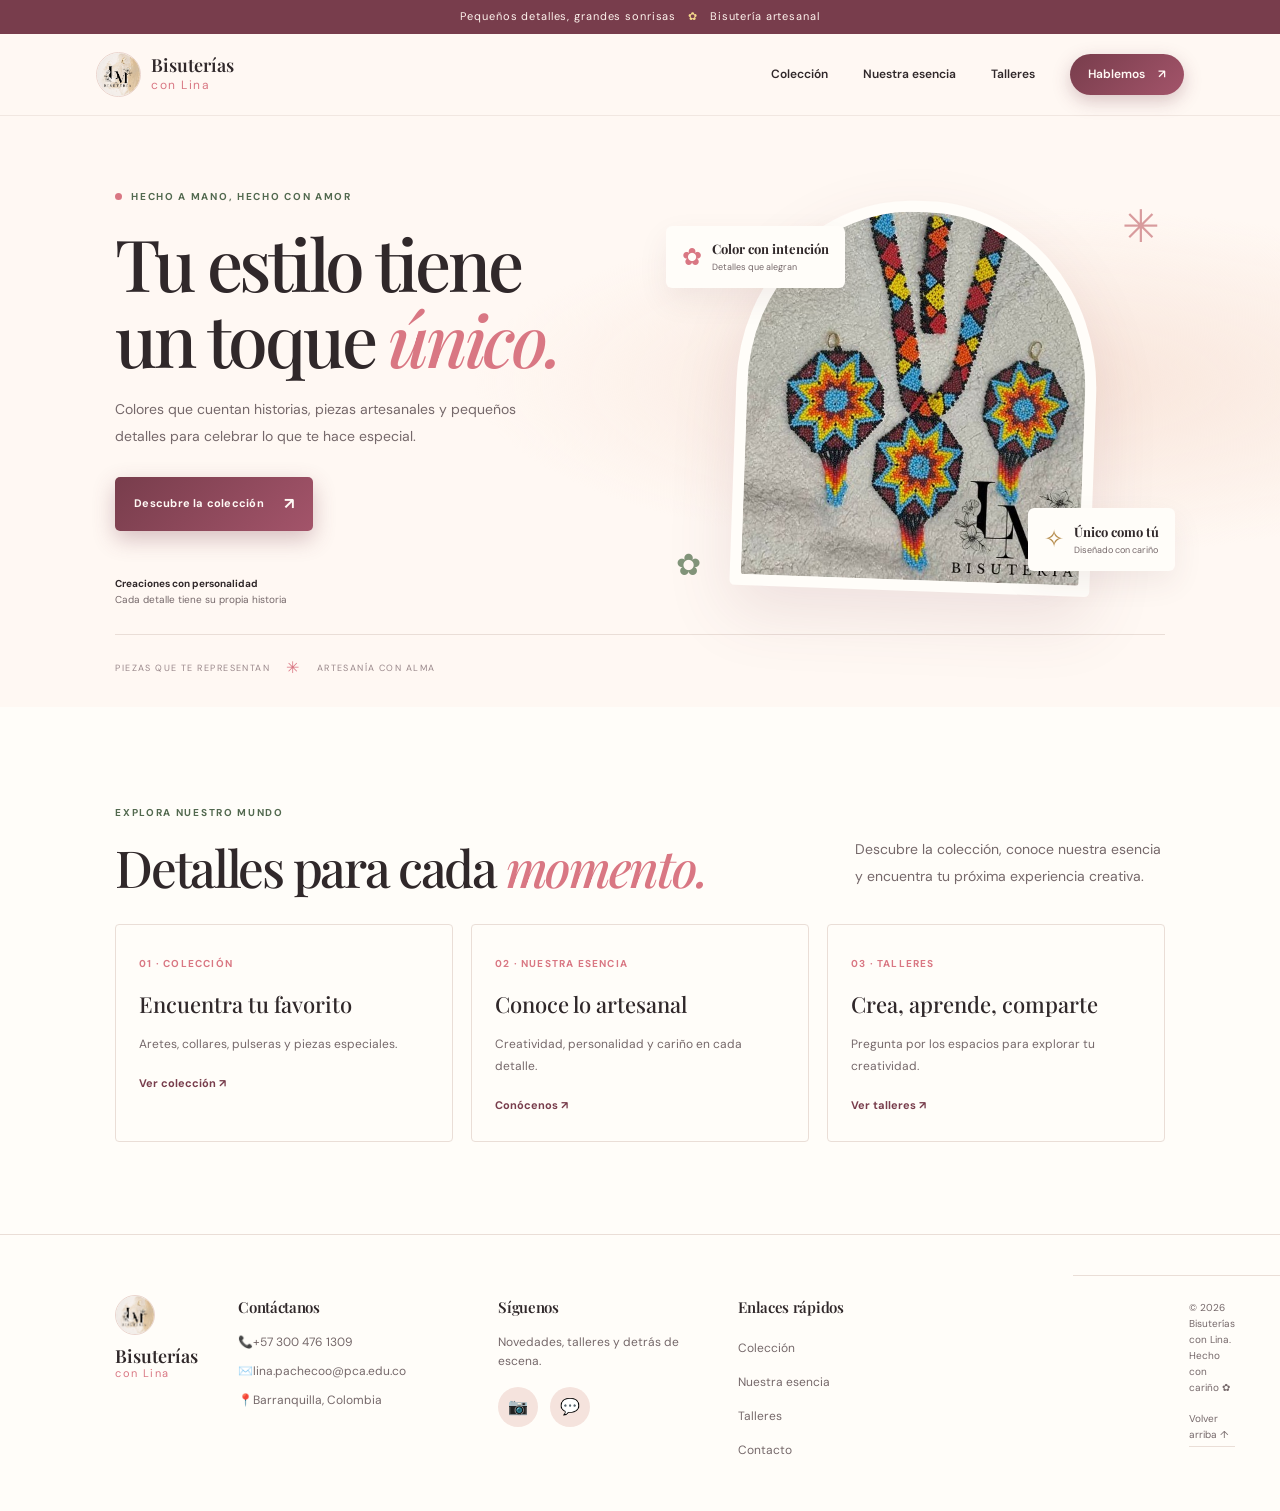
==== index.html @ cf21b394 "Commit inicial limpio" ====
<!DOCTYPE html>
<html lang="es">
<head>
  <meta charset="UTF-8">
  <meta name="viewport" content="width=device-width, initial-scale=1.0">
  <meta name="theme-color" content="#fff8f3">
  <meta name="description" content="Bisutería artesanal llena de color, detalles únicos y piezas hechas con cariño.">
  <title>Inicio | Bisuterías con Lina</title>
  <link rel="icon" href="/assets/img/mainicon.jpg" type="image/jpeg">
  <link rel="preconnect" href="https://fonts.googleapis.com">
  <link rel="preconnect" href="https://fonts.gstatic.com" crossorigin>
  <link href="https://fonts.googleapis.com/css2?family=DM+Sans:wght@400;500;600;700&family=Playfair+Display:wght@500;600;700&display=swap" rel="stylesheet">
  <link rel="stylesheet" href="/assets/css/styles.css">
  <script src="/assets/js/script.js" defer></script>
</head>
<body id="top">
  <div class="announcement">Pequeños detalles, grandes sonrisas <span>✿</span> Bisutería artesanal</div>
  <header class="site-header">
    <a class="brand" href="/" aria-label="Bisuterías con Lina, inicio">
      <img src="/assets/img/mainicon.jpg" alt="Logo de Bisuterías con Lina">
      <span><strong>Bisuterías</strong><em>con Lina</em></span>
    </a>
    <button class="menu-toggle" aria-label="Abrir menú" aria-expanded="false">☰</button>
    <nav class="navigation" aria-label="Navegación principal">
      <a href="/coleccion/">Colección</a>
      <a href="/esencia/">Nuestra esencia</a>
      <a href="/talleres/">Talleres</a>
      <a class="nav-cta" href="/contacto/">Hablemos <span>↗</span></a>
    </nav>
  </header>
  <main>
    <section class="hero" id="inicio">
      <div class="hero-copy">
        <span class="eyebrow"><i></i> Hecho a mano, hecho con amor</span>
        <h1>Tu estilo tiene<br>un toque <span>único.</span></h1>
        <p>Colores que cuentan historias, piezas artesanales y pequeños detalles para celebrar lo que te hace especial.</p>
        <div class="hero-actions">
          <a class="button button-primary" href="/coleccion/">Descubre la colección <span>↗</span></a>
        </div>
        <div class="hero-note">
          <span><strong>Creaciones con personalidad</strong><small>Cada detalle tiene su propia historia</small></span>
        </div>
      </div>
      <div class="hero-art">
        <div class="hero-image-frame"><img id="hero-img" class="hero-image" src="/assets/img/624184889_18097410943907845_51214420313893780_n.jpg" alt="Collar y aretes artesanales de colores vivos"></div>
        <div class="floating-note note-top"><span>✿</span><div><strong>Color con intención</strong><small>Detalles que alegran</small></div></div>
        <div class="floating-note note-bottom"><span class="sparkle">✧</span><div><strong>Único como tú</strong><small>Diseñado con cariño</small></div></div>
        <span class="decor decor-one">✳</span><span class="decor decor-two">✿</span>
      </div>
      <div class="hero-bottom-label">PIEZAS QUE TE REPRESENTAN <span>✳</span> ARTESANÍA CON ALMA</div>
    </section>
    <section class="home-directory section-pad">
      <div class="section-heading">
        <div><span class="eyebrow">Explora nuestro mundo</span><h2>Detalles para cada <span>momento.</span></h2></div>
        <p>Descubre la colección, conoce nuestra esencia y encuentra tu próxima experiencia creativa.</p>
      </div>
      <div class="directory-grid">
        <a class="directory-card" href="/coleccion/"><span>01 · Colección</span><h3>Encuentra tu favorito</h3><p>Aretes, collares, pulseras y piezas especiales.</p><b>Ver colección ↗</b></a>
        <a class="directory-card" href="/esencia/"><span>02 · Nuestra esencia</span><h3>Conoce lo artesanal</h3><p>Creatividad, personalidad y cariño en cada detalle.</p><b>Conócenos ↗</b></a>
        <a class="directory-card" href="/talleres/"><span>03 · Talleres</span><h3>Crea, aprende, comparte</h3><p>Pregunta por los espacios para explorar tu creatividad.</p><b>Ver talleres ↗</b></a>
      </div>
    </section>
  </main>
  <footer class="footer">
    <div class="footer-grid">
      <div class="footer-brand">
        <img src="/assets/img/mainicon.jpg" alt="Logo de Bisuterías con Lina">
        <span><strong>Bisuterías</strong><em>con Lina</em></span>
      </div>
      <div class="footer-contact">
        <h4>Contáctanos</h4>
        <p><span class="contact-icon">📞</span><a href="tel:+573004761309">+57 300 476 1309</a></p>
        <p><span class="contact-icon">✉️</span><a href="mailto:lina.pachecoo@pca.edu.co">lina.pachecoo@pca.edu.co</a></p>
        <p><span class="contact-icon">📍</span>Barranquilla, Colombia</p>
      </div>
      <div class="footer-social">
        <h4>Síguenos</h4>
        <p>Novedades, talleres y detrás de escena.</p>
        <div class="social-links">
          <a href="https://www.instagram.com/bisuterialm17" target="_blank" rel="noopener noreferrer" aria-label="Instagram">📷</a>
          <a href="https://wa.me/573004761309" target="_blank" rel="noopener noreferrer" aria-label="WhatsApp">💬</a>
        </div>
      </div>
      <div class="footer-links">
        <h4>Enlaces rápidos</h4>
        <ul>
          <li><a href="/coleccion/">Colección</a></li>
          <li><a href="/esencia/">Nuestra esencia</a></li>
          <li><a href="/talleres/">Talleres</a></li>
          <li><a href="/contacto/">Contacto</a></li>
        </ul>
      </div>
    </div>
  <div class="footer-copy">
      <p>© 2026 Bisuterías con Lina. Hecho con cariño ✿</p>
      <a href="#top" class="back-top">Volver arriba ↑</a>
  </div>
  </footer>
</body>
</html>
---- assets/css/styles.css ----
@import url('https://fonts.googleapis.com/css2?family=DM+Sans:wght@400;500;600;700&family=Playfair+Display:wght@500;600;700&display=swap');
:root{--cream:#fff8f3;--paper:#fffdf9;--rose:#f2c7c7;--pink:#d97783;--berry:#783d4c;--sage:#dce5d2;--green:#52694f;--ink:#30282a;--muted:#75686a;--yellow:#f4d88b;--line:#eaded7;--serif:"Playfair Display",Georgia,serif;--sans:"DM Sans",Arial,sans-serif}
*{box-sizing:border-box}html{scroll-behavior:smooth;scroll-padding-top:90px}body{margin:0;background:var(--cream);color:var(--ink);font-family:var(--sans);font-size:15px;line-height:1.6}a{color:inherit;text-decoration:none}button{font:inherit}.announcement{background:var(--berry);color:#fff5ef;text-align:center;padding:8px 16px;font-size:11px;letter-spacing:.08em}.announcement span{color:var(--yellow);margin:0 8px}.site-header{height:82px;padding:0 7.5%;display:flex;align-items:center;justify-content:space-between;background:rgba(255,248,243,.94);position:sticky;top:0;z-index:20;border-bottom:1px solid rgba(234,222,215,.65);backdrop-filter:blur(12px)}.brand{display:flex;align-items:center;gap:10px}.brand img{width:45px;height:45px;object-fit:cover;border-radius:50%;border:1px solid #ead5ce}.brand span{display:flex;flex-direction:column;line-height:1.05}.brand strong{font-family:var(--serif);font-size:18px;font-weight:600}.brand em{font-size:12px;color:var(--pink);letter-spacing:.13em;font-style:normal;margin-top:4px}.navigation{display:flex;align-items:center;gap:35px;font-size:12px;font-weight:600}.navigation>a:not(.nav-cta){transition:color .2s}.navigation>a:hover{color:var(--pink)}.nav-cta{background:#f5e3dd;border-radius:30px;padding:11px 18px}.nav-cta span{margin-left:10px}.menu-toggle{display:none;background:none;border:0;font-size:24px;color:var(--berry)}
.hero{padding:65px 9% 50px;min-height:590px;display:grid;grid-template-columns:1fr 1fr;align-items:center;gap:5%;position:relative;overflow:hidden;background:radial-gradient(ellipse at 80% 45%,#f8e4d9 0,transparent 38%),var(--cream)}.hero-copy{max-width:540px;z-index:2}.eyebrow{text-transform:uppercase;letter-spacing:.17em;font-size:10px;font-weight:700;color:var(--green);display:inline-flex;align-items:center;gap:9px}.eyebrow i{display:inline-block;width:7px;height:7px;border-radius:50%;background:var(--pink)}h1,h2{font-family:var(--serif);font-weight:500;letter-spacing:-.045em;line-height:1.06;margin:17px 0 20px}h1{font-size:clamp(48px,5.6vw,76px)}h1 span,h2 span{color:var(--pink);font-style:italic} .hero-copy>p,.section-heading>p,.story-copy p,.workshop-copy p,.contact>p{color:var(--muted);max-width:440px;font-size:14px;line-height:1.9}.hero-actions{display:flex;align-items:center;gap:24px;margin-top:28px;flex-wrap:wrap}.button{display:inline-flex;align-items:center;gap:20px;border:0;border-radius:5px;padding:14px 19px;font-size:11px;font-weight:700;letter-spacing:.02em;transition:transform .2s,box-shadow .2s}.button:hover{transform:translateY(-3px);box-shadow:0 9px 22px #6b39401b}.button-primary{background:var(--berry);color:#fff9f5}.button-primary span,.button-dark span{font-size:16px}.button-dark{background:var(--green);color:white}.text-link{font-size:11px;font-weight:700;border-bottom:1px solid #d5b5ac;padding:0 0 5px}.text-link span{margin-left:7px;color:var(--pink)}.hero-note{display:flex;align-items:center;gap:12px;margin-top:45px}.mini-avatars{display:flex;padding-left:5px}.mini-avatars img{width:34px;height:34px;border-radius:50%;object-fit:cover;border:2px solid var(--cream);margin-left:-5px}.hero-note span:last-child{display:flex;flex-direction:column}.hero-note strong{font-size:10px}.hero-note small{font-size:10px;color:var(--muted)}.hero-art{height:430px;position:relative;display:flex;align-items:center;justify-content:center}.hero-image-frame{height:390px;width:min(82%,360px);padding:11px;background:#fffdf9;box-shadow:0 25px 65px #783d4c20;transform:rotate(2deg);border-radius:48% 48% 5px 5px;position:relative;z-index:1}.hero-image{height:100%;width:100%;object-fit:cover;border-radius:48% 48% 3px 3px}.floating-note{position:absolute;display:flex;align-items:center;gap:10px;background:#fffdf9;padding:12px 16px;box-shadow:0 12px 30px #57313b14;border-radius:6px;z-index:3}.floating-note>span{font-size:24px;color:var(--pink)}.floating-note div{display:flex;flex-direction:column}.floating-note strong{font-family:var(--serif);font-size:13px}.floating-note small{font-size:9px;color:var(--muted)}.note-top{top:45px;left:0}.note-bottom{bottom:40px;right:-10px}.floating-note .sparkle{color:#b58b4a}.decor{position:absolute;color:#d89b9d;font-size:45px}.decor-one{right:1%;top:10px}.decor-two{left:2%;bottom:22px;color:#82957a;font-size:30px}.hero-bottom-label{grid-column:1/-1;border-top:1px solid var(--line);padding-top:20px;font-size:9px;letter-spacing:.16em;color:#99878a;display:flex;gap:16px;align-items:center}.hero-bottom-label span{color:var(--pink);font-size:16px}
.section-pad{padding:92px 9%}.collection{background:var(--paper)}.section-heading{display:flex;justify-content:space-between;align-items:end;gap:30px}.section-heading h2,.story h2,.workshop h2,.contact h2{font-size:clamp(36px,4vw,51px);margin-bottom:0}.section-heading>p{max-width:310px;margin-bottom:5px}.filters{display:flex;gap:9px;flex-wrap:wrap;margin:35px 0 27px}.filter{border:1px solid var(--line);background:transparent;border-radius:30px;padding:9px 17px;color:var(--muted);font-size:11px;cursor:pointer;transition:.2s}.filter:hover,.filter.active{background:var(--berry);border-color:var(--berry);color:white}.product-grid{display:grid;grid-template-columns:repeat(4,minmax(0,1fr));gap:25px 17px}.product-card{min-width:0;animation:fadeUp .45s both}.product-photo{position:relative;background:#f3e9e2;aspect-ratio:4/5;overflow:hidden;border-radius:4px}.product-photo img{width:100%;height:100%;object-fit:cover;transition:transform .5s}.product-card:hover .product-photo img{transform:scale(1.045)}.product-tag{position:absolute;top:12px;left:12px;background:#fffaf3eF;padding:5px 9px;border-radius:20px;font-size:9px;color:var(--berry)}.product-info{padding:13px 2px 0}.product-info h3{font-family:var(--serif);font-size:17px;font-weight:500;margin:0 0 5px}.product-info p{font-size:11px;color:var(--muted);margin:0;line-height:1.6}.product-link{display:inline-block;font-size:10px;font-weight:700;color:var(--berry);margin-top:11px;border-bottom:1px solid #dcb9b6;padding-bottom:3px}.catalog-note{text-align:center;font-size:11px;color:var(--muted);margin:36px 0 0}.story{display:grid;grid-template-columns:1fr 1fr;gap:10%;align-items:center;background:#f4e5df}.story-image{height:430px;position:relative;padding:0 28px 25px 0}.story-image:before{content:"";position:absolute;inset:25px 0 0 28px;border:1px solid #d4a8a1}.story-image img{width:100%;height:100%;object-fit:cover;position:relative;z-index:1;border-radius:3px}.story-copy{position:relative;padding:20px 0}.story-copy p{max-width:460px}.story-copy .button{margin-top:14px}.story-doodle{display:block;color:var(--pink);font-family:var(--serif);font-style:italic;font-size:18px;transform:rotate(-7deg);margin:24px 0 0 25px}.workshop{background:var(--cream);padding-top:80px;padding-bottom:80px}.workshop-card{background:#e1e8d9;display:grid;grid-template-columns:1.1fr .9fr;align-items:center;min-height:350px;overflow:hidden;border-radius:5px}.workshop-copy{padding:45px 8%}.workshop-copy h2{font-size:clamp(34px,3.5vw,46px)}.workshop-copy p{max-width:410px}.workshop-copy .button{margin-top:13px}.workshop-card>img{width:100%;height:100%;max-height:390px;object-fit:cover}.contact{text-align:center;background:#f8e9e4;position:relative;overflow:hidden}.contact h2{margin:16px 0}.contact>p{margin:0 auto 24px;max-width:460px}.contact-flower{position:absolute;left:10%;top:22%;font-size:80px;color:#e7c6bf;transform:rotate(-18deg)}.contact:after{content:"✳";position:absolute;right:10%;bottom:10%;font-size:70px;color:#e4c7a3}.contact-button{position:relative;z-index:1}.contact-hint{display:block;color:#927e7d;font-size:10px;margin-top:14px}.contact-hint code{background:#fff5f0;padding:2px 4px;border-radius:3px}.footer{padding:25px 9%;display:flex;align-items:center;justify-content:space-between;gap:20px;background:var(--paper)}.footer-brand img{width:37px;height:37px}.footer-brand strong{font-size:15px}.footer-brand em{font-size:10px}.footer p,.back-top{font-size:10px;color:var(--muted)}.back-top{border-bottom:1px solid var(--line);padding-bottom:3px}
@keyframes fadeUp{from{opacity:0;transform:translateY(10px)}to{opacity:1;transform:translateY(0)}}@media(min-width:1400px){.hero,.section-pad{padding-left:max(9%,calc((100% - 1180px)/2));padding-right:max(9%,calc((100% - 1180px)/2))}}@media(max-width:900px){.site-header{padding:0 5%}.navigation{gap:19px}.hero{padding-left:6%;padding-right:6%;gap:2%}.hero-art{height:390px}.hero-image-frame{height:345px}.note-top{left:-12px}.note-bottom{right:-10px}.section-pad{padding:75px 6%}.product-grid{grid-template-columns:repeat(3,minmax(0,1fr))}.story{gap:7%}.story-image{height:380px}.hero-bottom-label{font-size:8px}}@media(max-width:650px){.announcement{font-size:9px}.site-header{height:70px}.brand img{width:40px;height:40px}.brand strong{font-size:16px}.menu-toggle{display:block;cursor:pointer}.navigation{display:none;position:absolute;left:0;right:0;top:70px;background:var(--cream);padding:20px 6% 24px;flex-direction:column;align-items:stretch;gap:17px;border-bottom:1px solid var(--line);box-shadow:0 15px 20px #43242b0a}.navigation.open{display:flex}.nav-cta{text-align:center}.hero{grid-template-columns:1fr;padding:48px 7% 35px;gap:12px}.hero-copy{max-width:none}.hero h1{font-size:56px}.hero-copy>p{font-size:13px}.hero-actions{gap:17px}.hero-note{margin-top:28px}.hero-art{height:355px;margin:0 5%}.hero-image-frame{width:75%;height:320px}.note-top{left:-15px;top:24px}.note-bottom{right:-17px;bottom:23px}.floating-note{padding:9px 11px}.floating-note strong{font-size:11px}.floating-note small{font-size:8px}.decor-one{right:-4%;top:0}.hero-bottom-label{gap:8px;font-size:7px;letter-spacing:.1em}.section-pad{padding:62px 6%}.section-heading{align-items:start;flex-direction:column;gap:12px}.section-heading h2,.story h2,.workshop h2,.contact h2{font-size:39px}.section-heading>p{margin:0}.filters{gap:7px;margin:26px 0 20px}.filter{padding:8px 12px;font-size:10px}.product-grid{grid-template-columns:repeat(2,minmax(0,1fr));gap:23px 13px}.product-info h3{font-size:16px}.product-info p{font-size:10px}.product-photo{aspect-ratio:3/4}.story{grid-template-columns:1fr;gap:30px}.story-image{height:330px;margin-right:12px}.story-copy{padding:0 3px}.story-copy p{font-size:13px}.workshop{padding-top:55px;padding-bottom:55px}.workshop-card{grid-template-columns:1fr}.workshop-copy{padding:35px 8%}.workshop-card>img{height:240px;max-height:none;grid-row:1}.contact-flower{left:-3%;top:10%;font-size:52px}.contact:after{right:-3%;bottom:4%;font-size:46px}.footer{padding:24px 6%;flex-wrap:wrap}.footer p{order:3;width:100%;margin:0}.contact-hint{max-width:280px;margin:14px auto 0}}@media(prefers-reduced-motion:reduce){*,*:before,*:after{scroll-behavior:auto!important;animation-duration:.01ms!important;transition-duration:.01ms!important}}

/* Navegación multipágina y secciones complementarias */
.navigation a[aria-current="page"]{color:var(--pink)}
.home-directory{background:var(--paper)}
.directory-grid{display:grid;grid-template-columns:repeat(3,minmax(0,1fr));gap:18px;margin-top:30px}
.directory-card{display:block;border:1px solid var(--line);background:#fffdf9;padding:25px 23px;border-radius:4px;transition:transform .2s,box-shadow .2s}
.directory-card:hover{transform:translateY(-3px);box-shadow:0 12px 28px #783d4c12}
.directory-card>span{font-size:10px;text-transform:uppercase;letter-spacing:.12em;color:var(--pink);font-weight:700}
.directory-card h3{font-family:var(--serif);font-size:22px;font-weight:500;margin:13px 0 8px}
.directory-card p{font-size:12px;color:var(--muted);line-height:1.8}
.directory-card b{display:inline-block;font-size:11px;color:var(--berry);margin-top:7px}
.essence-details{background:var(--paper)}
.workshop-details{background:var(--paper)}
.workshop-details>.button{margin-top:30px}
.contact-options{background:var(--cream)}
@media(max-width:650px){.directory-grid{grid-template-columns:1fr}.directory-card{padding:22px}.home-directory .section-heading{margin-bottom:8px}}

/* ==========================================================================
   CTAs MÁS LLAMATIVOS (botones de contacto / conversión)
   ========================================================================== */
.button{transition:transform .25s,box-shadow .25s,filter .25s}
.button:hover{transform:translateY(-3px)}
.button-primary{background:linear-gradient(135deg,var(--berry) 0%,#a3546a 100%);box-shadow:0 8px 22px rgba(120,61,76,.30)}
.button-primary:hover{box-shadow:0 14px 32px rgba(120,61,76,.42)}
.button-dark{background:linear-gradient(135deg,var(--green) 0%,#3f5240 100%);box-shadow:0 8px 22px rgba(82,105,79,.30)}
.button-dark:hover{box-shadow:0 14px 32px rgba(82,105,79,.42)}
.nav-cta{background:linear-gradient(135deg,var(--berry) 0%,#a3546a 100%);color:#fff9f5;box-shadow:0 6px 18px rgba(120,61,76,.28)}
.navigation a.nav-cta:hover{color:#fff9f5}
.nav-cta:hover{transform:translateY(-2px);box-shadow:0 10px 24px rgba(120,61,76,.38)}
.button-whatsapp{background:linear-gradient(135deg,#25D366 0%,#128C7E 100%);color:#fff;border-radius:999px;box-shadow:0 8px 22px rgba(18,140,126,.35);animation:pulseCta 2.4s infinite}
.button-whatsapp:hover{color:#fff;transform:translateY(-3px);box-shadow:0 14px 34px rgba(18,140,126,.5);animation:none}
.button-whatsapp span{font-size:16px}
@keyframes pulseCta{0%{box-shadow:0 8px 22px rgba(18,140,126,.35),0 0 0 0 rgba(37,211,102,.45)}70%{box-shadow:0 8px 22px rgba(18,140,126,.35),0 0 0 16px rgba(37,211,102,0)}100%{box-shadow:0 8px 22px rgba(18,140,126,.35),0 0 0 0 rgba(37,211,102,0)}}

/* ==========================================================================
   SELECCIÓN DE PRODUCTOS
   ========================================================================== */
/* ==========================================================================
   SELECCIÓN DE PRODUCTOS (Versión Limpia y Corregida)
   ========================================================================== */

/* 1. Estado Base de la Tarjeta */
.product-card {
  position: relative;
  cursor: pointer;
  border-radius: 8px;
  outline: none;
  background: transparent;             /* Por defecto es transparente */
  padding: 12px;                       /* ¡AQUÍ ESTÁ EL TRUCO! Añadimos espacio interno base */
  transition: transform .2s, box-shadow .2s, background-color .2s;
}

/* Efecto sutil al pasar el mouse por encima */
.product-card:hover {
  transform: translateY(-4px);
}

/* Accesibilidad al usar el teclado */
.product-card:focus-visible {
  box-shadow: 0 0 0 3px rgba(217,119,131,.5);
}

/* 2. Estado SELECCIONADO (Cuando se marca el recuadro blanco) */
.product-card.selected {
  background: #ffffff;                 /* Fondo blanco limpio al seleccionar */
  box-shadow: 0 12px 28px rgba(120, 61, 76, 0.12); /* Sombra suave para que flote */
}

/* Ajustes visuales de los textos internos cuando la card está seleccionada */
.product-card.selected .product-info h3 {
  color: var(--berry);
}

/* 3. Ajuste de imágenes internas para que no se desborden con el padding */
.product-card.selected .product-photo {
  box-shadow: inset 0 0 0 1px rgba(120, 61, 76, 0.1); /* Borde interno muy sutil opcional */
}

.product-card.selected .product-photo img {
  transform: scale(1.025);             /* Un zoom un poco más sutil que antes */
}

/* 4. Checkmark (El círculo de selección) */
.select-check {
  position: absolute;
  top: 16px;                           /* Lo bajamos un poquito por el nuevo padding */
  right: 16px;                         /* Lo movemos a la izquierda por el nuevo padding */
  width: 28px;
  height: 28px;
  border-radius: 50%;
  background: rgba(255,253,249,.94);
  border: 2px solid var(--line);
  display: flex;
  align-items: center;
  justify-content: center;
  color: transparent;
  font-size: 15px;
  font-weight: 700;
  transition: all .2s;
  z-index: 4;
  box-shadow: 0 2px 8px rgba(48,40,42,.12);
}

.product-card.selected .select-check {
  background: var(--berry);
  border-color: var(--berry);
  color: #fff9f5;
}

.selection-bar{position:fixed;left:50%;bottom:22px;transform:translate(-50%,140%);width:min(680px,calc(100% - 32px));background:var(--ink);color:#fff9f5;border-radius:44px;padding:12px 12px 12px 24px;display:flex;align-items:center;justify-content:space-between;gap:16px;box-shadow:0 18px 45px rgba(48,40,42,.4);z-index:60;visibility:hidden;transition:transform .4s cubic-bezier(.22,.9,.3,1),visibility 0s .4s}
.selection-bar.visible{transform:translate(-50%,0);visibility:visible;transition:transform .4s cubic-bezier(.22,.9,.3,1),visibility 0s 0s}
.selection-bar-count{font-size:13px;font-weight:600;line-height:1.3}
.selection-bar-count b{color:var(--yellow);font-size:15px}
.selection-actions{display:flex;align-items:center;gap:12px}
.selection-clear{background:transparent;border:0;color:#cdb9bc;font-size:11px;cursor:pointer;text-decoration:underline;text-underline-offset:3px;padding:15px}
.selection-clear:hover{color:#fff9f5}
.selection-bar .button-whatsapp{padding:12px 20px;font-size:12px;white-space:nowrap}
@media(max-width:650px){.selection-bar{flex-direction:column;align-items:stretch;padding:16px;border-radius:20px;bottom:12px;width:calc(100% - 24px)}.selection-actions{flex-direction:column;gap:10px}.selection-bar .button-whatsapp{justify-content:center}.selection-clear{align-self:center}.select-check{width:24px;height:24px;font-size:13px}}


/* ==========================================================================
   GALERÍA COVERFLOW — PÁGINA NUESTRA ESENCIA
   Mantiene la paleta crema, rosa, berry y verde de la marca.
   ========================================================================== */
.essence-gallery {
  min-width: 0;
  display: flex;
  align-items: center;
  justify-content: center;
  position: relative;
  padding: 28px 0 38px;
}
.coverflow {
  --coverflow-height: 430px;
  width: 100%;
  max-width: 570px;
  height: var(--coverflow-height);
  position: relative;
  perspective: 1200px;
  isolation: isolate;
}
.coverflow-track {
  position: absolute;
  inset: 0;
  transform-style: preserve-3d;
}
.coverflow-slide {
  position: absolute;
  left: 50%;
  top: 50%;
  width: min(62%, 300px);
  height: 82%;
  margin: 0;
  padding: 9px;
  border: 1px solid rgba(120,61,76,.12);
  border-radius: 7px;
  background: var(--paper);
  box-shadow: 0 18px 42px rgba(72,42,48,.16);
  overflow: hidden;
  opacity: 0;
  transform: translate(-50%,-50%) scale(.68);
  transform-origin: center;
  transition: transform .72s cubic-bezier(.2,.75,.25,1), opacity .55s ease, filter .55s ease, box-shadow .55s ease;
  pointer-events: none;
  will-change: transform, opacity;
}
.coverflow-slide img {
  display: block;
  width: 100%;
  height: 100%;
  object-fit: cover;
  border-radius: 3px;
}
.coverflow-slide.is-active {
  z-index: 5;
  opacity: 1;
  transform: translate(-50%,-50%) translateZ(90px) scale(1);
  filter: saturate(1);
  box-shadow: 0 25px 60px rgba(72,42,48,.23);
}
.coverflow-slide.is-prev {
  z-index: 4;
  opacity: .66;
  transform: translate(-50%,-50%) translateX(-65%) translateZ(-90px) rotateY(27deg) scale(.78);
  filter: saturate(.78);
}
.coverflow-slide.is-next {
  z-index: 4;
  opacity: .66;
  transform: translate(-50%,-50%) translateX(65%) translateZ(-90px) rotateY(-27deg) scale(.78);
  filter: saturate(.78);
}
.coverflow-slide.is-hidden-left {
  z-index: 1;
  opacity: 0;
  transform: translate(-50%,-50%) translateX(-105%) translateZ(-180px) rotateY(38deg) scale(.58);
}
.coverflow-slide.is-hidden-right {
  z-index: 1;
  opacity: 0;
  transform: translate(-50%,-50%) translateX(105%) translateZ(-180px) rotateY(-38deg) scale(.58);
}
.coverflow-arrow {
  position: absolute;
  z-index: 8;
  top: 46%;
  width: 44px;
  height: 44px;
  border: 1px solid rgba(120,61,76,.16);
  border-radius: 50%;
  background: rgba(255,253,249,.94);
  color: var(--berry);
  font-family: var(--serif);
  font-size: 30px;
  line-height: 1;
  cursor: pointer;
  box-shadow: 0 8px 24px rgba(72,42,48,.12);
  transition: transform .2s, background .2s, color .2s;
}
.coverflow-arrow:hover {
  transform: scale(1.08);
  background: var(--berry);
  color: white;
}
.coverflow-prev { left: 1%; }
.coverflow-next { right: 1%; }
.coverflow-pagination {
  position: absolute;
  z-index: 9;
  bottom: 28px;
  left: 50%;
  display: flex;
  gap: 8px;
  transform: translateX(-50%);
}
.coverflow-pagination button {
  width: 7px;
  height: 7px;
  padding: 0;
  border: 0;
  border-radius: 50px;
  background: #d9b9b5;
  cursor: pointer;
  transition: width .25s, background .25s;
}
.coverflow-pagination button[aria-current="true"] {
  width: 23px;
  background: var(--berry);
}
.coverflow-caption {
  position: absolute;
  z-index: 7;
  bottom: -3px;
  left: 50%;
  width: max-content;
  max-width: 90%;
  transform: translateX(-50%);
  color: var(--muted);
  font-family: var(--serif);
  font-size: 13px;
  font-style: italic;
  letter-spacing: .02em;
}
.coverflow-caption span { color: var(--pink); }
.essence-manifesto {
  position: relative;
  max-width: 850px;
  margin: 76px auto 0;
  padding: 48px clamp(24px,6vw,70px);
  overflow: hidden;
  text-align: center;
  background: linear-gradient(135deg,#fff8f3 0%,#f8e9e4 55%,#f2e9df 100%);
  border: 1px solid rgba(217,119,131,.18);
  border-radius: 8px;
}
.essence-manifesto:before,
.essence-manifesto:after {
  content: "✧";
  position: absolute;
  color: #d9b3a5;
  font-size: 48px;
  opacity: .65;
}
.essence-manifesto:before { top: 17px; left: 25px; }
.essence-manifesto:after { right: 27px; bottom: 12px; color: #9aaa8e; }
.manifesto-flower {
  display: block;
  margin-bottom: 8px;
  color: var(--pink);
  font-size: 27px;
}
.essence-manifesto h2 {
  max-width: 650px;
  margin: 14px auto 18px;
  font-size: clamp(30px,4vw,43px);
}
.essence-manifesto p {
  max-width: 650px;
  margin: 0 auto 12px;
  color: var(--muted);
  font-size: 13px;
  line-height: 1.95;
}
.manifesto-signature {
  margin-top: 22px;
  color: var(--berry);
  font-family: var(--serif);
  font-size: 19px;
  font-style: italic;
}
.manifesto-signature span { color: var(--pink); }
@media(max-width:900px) {
  .coverflow { --coverflow-height: 390px; }
  .coverflow-slide { width: 64%; }
}
@media(max-width:650px) {
  .essence-gallery { padding: 4px 0 32px; margin: 0 -8px; }
  .coverflow { --coverflow-height: 350px; }
  .coverflow-slide { width: 67%; height: 79%; padding: 7px; }
  .coverflow-slide.is-prev { transform: translate(-50%,-50%) translateX(-52%) translateZ(-85px) rotateY(25deg) scale(.75); }
  .coverflow-slide.is-next { transform: translate(-50%,-50%) translateX(52%) translateZ(-85px) rotateY(-25deg) scale(.75); }
  .coverflow-arrow { width: 36px; height: 36px; font-size: 25px; }
  .coverflow-prev { left: 0; }
  .coverflow-next { right: 0; }
  .coverflow-pagination { bottom: 24px; }
  .coverflow-caption { bottom: -5px; font-size: 12px; }
  .essence-manifesto { margin-top: 55px; padding: 38px 22px; }
  .essence-manifesto:before { top: 9px; left: 12px; font-size: 34px; }
  .essence-manifesto:after { right: 13px; bottom: 5px; font-size: 34px; }
}
@media(prefers-reduced-motion:reduce) {
  .coverflow-slide,.coverflow-arrow,.coverflow-pagination button { transition: none !important; }
}
/* ==========================================================================
   PIE DE PÁGINA COMPLETO — TODAS LAS PÁGINAS
   ========================================================================== */
.footer { padding: 0; background: var(--paper); border-top: 1px solid var(--line); }
.footer-grid { display: grid; grid-template-columns: 1fr 220px 200px 200px; gap: 40px; padding: 60px 9% 40px; align-items: start; }
.footer-brand { display: flex; flex-direction: column; align-items: flex-start; gap: 12px; }
.footer-brand img { width: 40px; height: 40px; object-fit: cover; border-radius: 50%; border: 1px solid #ead5ce; }
.footer-brand span { display: flex; flex-direction: column; line-height: 1.05; }
.footer-brand strong { font-family: var(--serif); font-size: 18px; font-weight: 600; color: var(--ink); }
.footer-brand em { font-size: 11px; color: var(--pink); letter-spacing: 0.13em; font-style: normal; margin-top: 2px; }
.footer-contact h4 { font-family: var(--serif); font-size: 15px; font-weight: 600; color: var(--ink); margin: 0 0 14px; letter-spacing: -0.02em; }
.footer-contact p { margin: 0 0 10px; font-size: 12px; color: var(--muted); line-height: 1.6; }
.footer-contact a { color: var(--muted); text-decoration: none; transition: color 0.2s; }
.footer-contact a:hover { color: var(--pink); }
.footer-social h4 { font-family: var(--serif); font-size: 15px; font-weight: 600; color: var(--ink); margin: 0 0 14px; letter-spacing: -0.02em; }
.footer-social p { margin: 0 0 16px; font-size: 12px; color: var(--muted); line-height: 1.6; }
.social-links { display: flex; gap: 12px; }
.social-links a { display: flex; align-items: center; justify-content: center; width: 40px; height: 40px; background: #f5e3dd; border-radius: 50%; color: var(--berry); font-size: 16px; text-decoration: none; transition: transform 0.2s, background 0.2s, color 0.2s; }
.social-links a:hover { background: var(--berry); color: #fff; transform: translateY(-3px); }
.footer-links h4 { font-family: var(--serif); font-size: 15px; font-weight: 600; color: var(--ink); margin: 0 0 16px; letter-spacing: -0.02em; }
.footer-links ul { list-style: none; padding: 0; margin: 0; }
.footer-links li { margin: 0 0 10px; }
.footer-links a { font-size: 12px; color: var(--muted); text-decoration: none; transition: color 0.2s; }
.footer-links a:hover { color: var(--pink); }
.footer-copy { border-top: 1px solid var(--line); padding: 24px 9%; display: flex; justify-content: space-between; align-items: center; flex-wrap: wrap; gap: 15px; }
.footer-copy p { margin: 0; font-size: 10px; color: var(--muted); }
.back-top { font-size: 10px; color: var(--muted); text-decoration: none; border-bottom: 1px solid var(--line); padding-bottom: 3px; transition: color 0.2s; }
.back-top:hover { color: var(--pink); }
/* ==========================================================================
   GALERÍA ESENCIA 1-7 — PÁGINA NUESTRA ESENCIA
   ========================================================================== */
.essence-photos { padding: 70px 9%; background: var(--cream); }
.essence-photos .section-heading { text-align: center; margin-bottom: 45px; }
.essence-photos .section-heading > div { justify-content: center; flex-direction: column; gap: 12px; align-items: center; }
.essence-grid { display: grid; grid-template-columns: repeat(3, 1fr); gap: 20px; }
.essence-figure { margin: 0; position: relative; overflow: hidden; border-radius: 8px; background: var(--paper); border: 1px solid var(--line); box-shadow: 0 4px 12px rgba(72, 42, 48, 0.08); transition: transform 0.3s ease, box-shadow 0.3s ease; }
.essence-figure:hover { transform: translateY(-5px); box-shadow: 0 12px 28px rgba(72, 42, 48, 0.15); }
.essence-figure img { width: 100%; height: 100%; object-fit: cover; aspect-ratio: 4/5; display: block; transition: transform 0.5s ease; }
.essence-figure:hover img { transform: scale(1.04); }
.essence-caption { position: absolute; bottom: 0; left: 0; right: 0; background: linear-gradient(transparent, rgba(48, 40, 42, 0.75)); color: #fff; padding: 16px 14px 12px; font-size: 11px; font-family: var(--serif); font-style: italic; line-height: 1.4; opacity: 0; transition: opacity 0.3s ease; }
.essence-figure:hover .essence-caption { opacity: 1; }
/* ==========================================================================
   PÁGINA TALLERES — REORGANIZACIÓN CREATIVA
   ========================================================================== */
.taller-hero { display: grid; grid-template-columns: 1fr 1fr; gap: 60px; align-items: center; background: var(--cream); padding: 80px 9%; }
.taller-copy { max-width: 500px; }
.taller-copy .eyebrow { color: var(--green); }
.taller-copy h2 { font-size: clamp(34px, 3.5vw, 48px); margin-bottom: 18px; }
.taller-copy p { color: var(--muted); font-size: 14px; line-height: 1.9; margin-bottom: 24px; }
.taller-main-image { position: relative; border-radius: 12px; overflow: hidden; box-shadow: 0 20px 50px rgba(72, 42, 48, 0.16); border: 1px solid var(--line); aspect-ratio: 4/5; }
.taller-main-image img { width: 100%; height: 100%; object-fit: cover; display: block; transition: transform 0.6s ease; }
.taller-main-image:hover img { transform: scale(1.03); }
.taller-label { position: absolute; top: 20px; left: 20px; background: rgba(255, 255, 255, 0.92); padding: 10px 16px; border-radius: 30px; font-size: 11px; font-weight: 700; color: var(--berry); letter-spacing: 0.1em; text-transform: uppercase; box-shadow: 0 4px 12px rgba(0, 0, 0, 0.08); }
.taller-galeria { padding: 70px 9% 90px; background: var(--paper); }
.taller-galeria .section-heading { text-align: center; margin-bottom: 45px; }
.taller-galeria .section-heading > div { justify-content: center; flex-direction: column; gap: 12px; align-items: center; }
.taller-grid { display: grid; grid-template-columns: repeat(3, 1fr); gap: 16px; }
.taller-card { position: relative; border-radius: 8px; overflow: hidden; background: var(--paper); border: 1px solid var(--line); aspect-ratio: 1; transition: transform 0.3s ease, box-shadow 0.3s ease; }
.taller-card:hover { transform: translateY(-4px); box-shadow: 0 12px 28px rgba(72, 42, 48, 0.12); }
.taller-card img { width: 100%; height: 100%; object-fit: cover; display: block; transition: transform 0.5s ease; }
.taller-card:hover img { transform: scale(1.05); }
.taller-card:nth-child(3) { grid-row: span 2; }
.taller-card:nth-child(6) { grid-row: span 2; }
/* Responsive — Pie de página, esencia y talleres */
@media (max-width: 900px) {
  .footer-grid { grid-template-columns: 1fr 1fr; gap: 30px; padding: 50px 6% 30px; }
  .essence-photos { padding: 55px 6%; }
  .essence-grid { grid-template-columns: repeat(2, 1fr); gap: 16px; }
  .taller-hero { grid-template-columns: 1fr; gap: 40px; padding: 60px 6%; }
  .taller-copy { max-width: none; }
  .taller-main-image { order: -1; max-height: 450px; }
  .taller-galeria { padding: 55px 6% 70px; }
  .taller-grid { grid-template-columns: repeat(2, 1fr); gap: 12px; }
}
@media (max-width: 650px) {
  .footer-grid { grid-template-columns: 1fr; gap: 30px; padding: 45px 6% 25px; }
  .footer-contact, .footer-social, .footer-links { border-bottom: 1px solid var(--line); padding-bottom: 20px; }
  .footer-contact:last-child, .footer-social:last-child, .footer-links:last-child { border-bottom: none; padding-bottom: 0; }
  .footer-copy { flex-direction: column; text-align: center; padding: 20px 6%; }
  .essence-photos { padding: 45px 6%; }
  .essence-grid { grid-template-columns: 1fr; gap: 14px; }
  .essence-caption { font-size: 10px; padding: 12px 10px 10px; }
  .taller-hero { padding: 45px 6% 35px; gap: 30px; }
  .taller-copy h2 { font-size: 36px; }
  .taller-main-image { max-height: 380px; }
  .taller-galeria { padding: 45px 6% 60px; }
  .taller-grid { grid-template-columns: 1fr; gap: 12px; }
  .taller-card:nth-child(3), .taller-card:nth-child(6) { grid-row: span 1; }
}
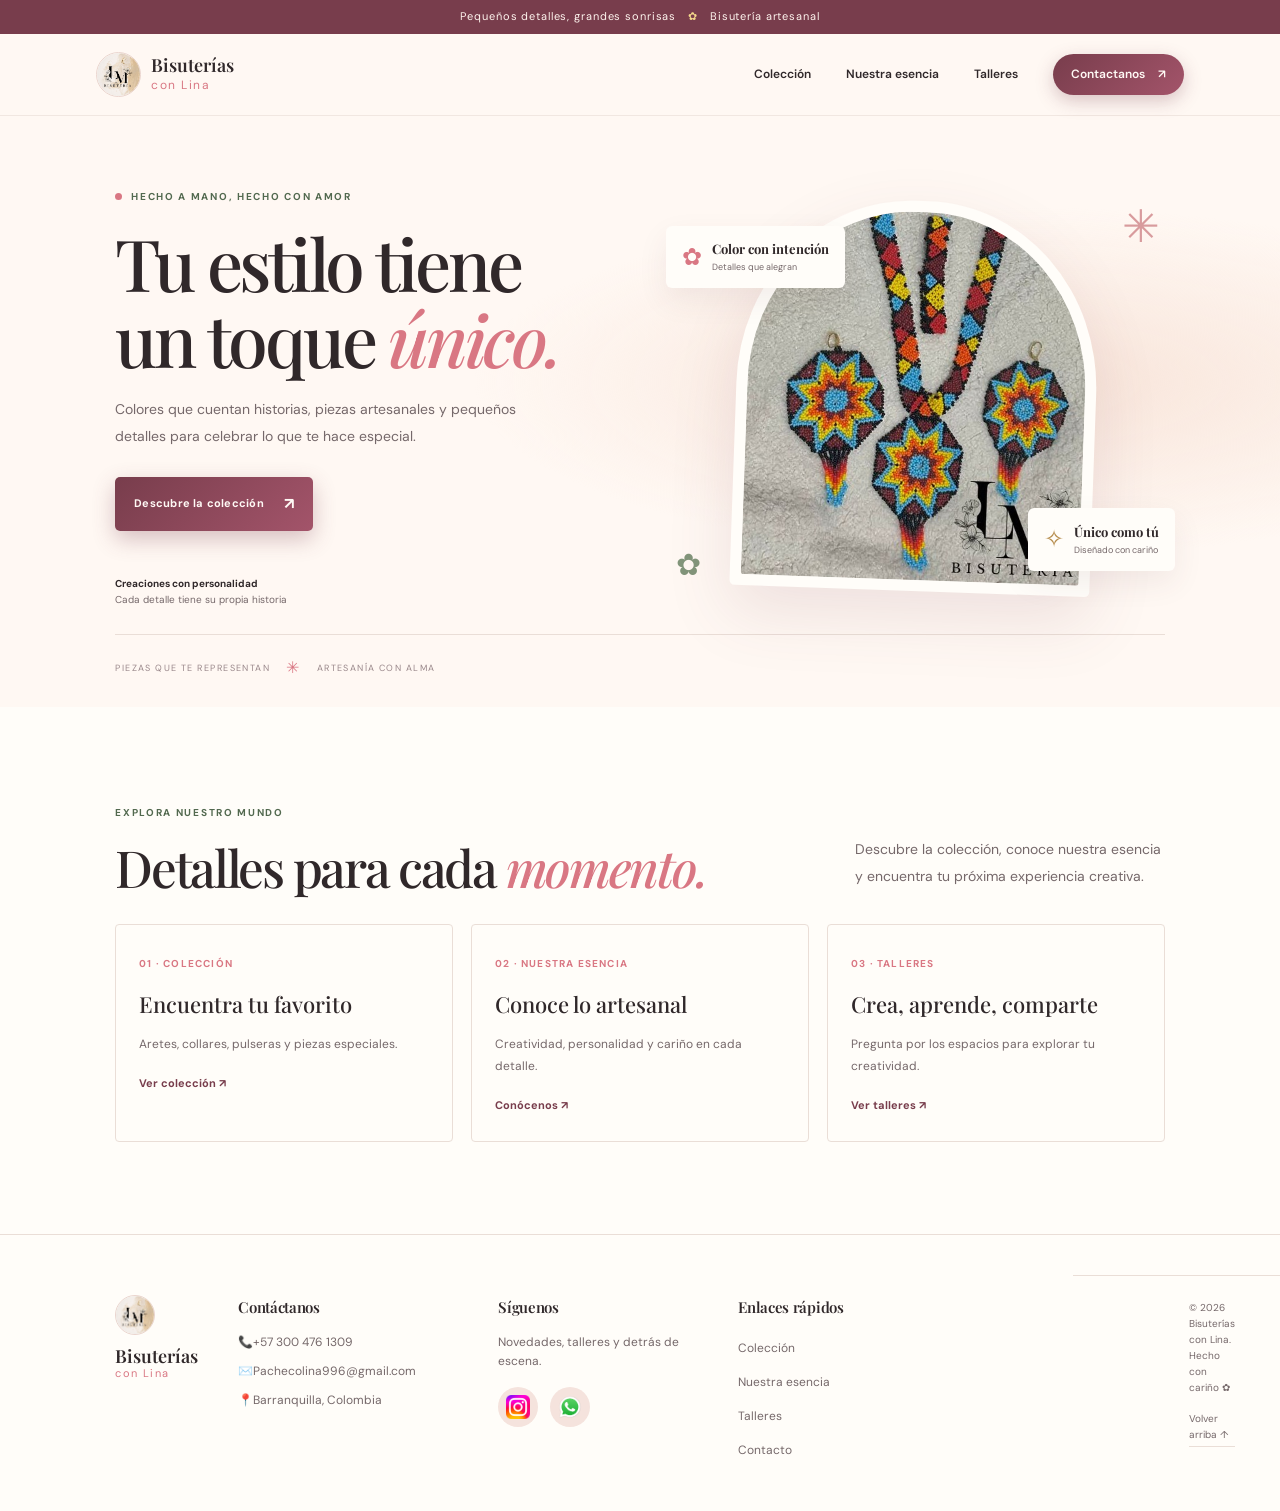
==== commit 6c5bc204: "cambios completos" ====
--- a/index.html
+++ b/index.html
@@ -25,7 +25,7 @@
       <a href="/coleccion/">Colección</a>
       <a href="/esencia/">Nuestra esencia</a>
       <a href="/talleres/">Talleres</a>
-      <a class="nav-cta" href="/contacto/">Hablemos <span>↗</span></a>
+      <a class="nav-cta" href="/contacto/">Contactanos <span>↗</span></a>
     </nav>
   </header>
   <main>
@@ -70,15 +70,15 @@
       <div class="footer-contact">
         <h4>Contáctanos</h4>
         <p><span class="contact-icon">📞</span><a href="tel:+573004761309">+57 300 476 1309</a></p>
-        <p><span class="contact-icon">✉️</span><a href="mailto:lina.pachecoo@pca.edu.co">lina.pachecoo@pca.edu.co</a></p>
+        <p><span class="contact-icon">✉️</span><a href="mailto:Pachecolina996@gmail.com">Pachecolina996@gmail.com</a></p>
         <p><span class="contact-icon">📍</span>Barranquilla, Colombia</p>
       </div>
       <div class="footer-social">
         <h4>Síguenos</h4>
         <p>Novedades, talleres y detrás de escena.</p>
         <div class="social-links">
-          <a href="https://www.instagram.com/bisuterialm17" target="_blank" rel="noopener noreferrer" aria-label="Instagram">📷</a>
-          <a href="https://wa.me/573004761309" target="_blank" rel="noopener noreferrer" aria-label="WhatsApp">💬</a>
+          <a href="https://www.instagram.com/bisuterialm17" target="_blank" rel="noopener noreferrer" aria-label="Instagram"><img src="/assets/img/instagram.png" alt="Instagram" width="40" height="40"></a>
+          <a href="https://wa.me/573004761309" target="_blank" rel="noopener noreferrer" aria-label="WhatsApp"><img src="/assets/img/whatsapp.png" alt="WhatsApp" width="40" height="40"></a>
         </div>
       </div>
       <div class="footer-links">
--- a/assets/css/styles.css
+++ b/assets/css/styles.css
@@ -113,15 +113,16 @@
   color: #fff9f5;
 }
 
-.selection-bar{position:fixed;left:50%;bottom:22px;transform:translate(-50%,140%);width:min(680px,calc(100% - 32px));background:var(--ink);color:#fff9f5;border-radius:44px;padding:12px 12px 12px 24px;display:flex;align-items:center;justify-content:space-between;gap:16px;box-shadow:0 18px 45px rgba(48,40,42,.4);z-index:60;visibility:hidden;transition:transform .4s cubic-bezier(.22,.9,.3,1),visibility 0s .4s}
+.selection-bar{position:fixed;left:50%;bottom:22px;transform:translate(-50%,140%);width:min(680px,calc(100% - 32px));background:linear-gradient(135deg,var(--berry) 0%,var(--pink) 100%);color:#fff9f5;border-radius:44px;padding:12px 12px 12px 24px;display:flex;align-items:center;justify-content:space-between;gap:16px;box-shadow:0 18px 45px rgba(120,61,76,.45),0 0 0 1px rgba(255,255,255,.15);z-index:60;visibility:hidden;transition:transform .4s cubic-bezier(.22,.9,.3,1),visibility 0s .4s}
 .selection-bar.visible{transform:translate(-50%,0);visibility:visible;transition:transform .4s cubic-bezier(.22,.9,.3,1),visibility 0s 0s}
 .selection-bar-count{font-size:13px;font-weight:600;line-height:1.3}
 .selection-bar-count b{color:var(--yellow);font-size:15px}
 .selection-actions{display:flex;align-items:center;gap:12px}
-.selection-clear{background:transparent;border:0;color:#cdb9bc;font-size:11px;cursor:pointer;text-decoration:underline;text-underline-offset:3px;padding:15px}
-.selection-clear:hover{color:#fff9f5}
-.selection-bar .button-whatsapp{padding:12px 20px;font-size:12px;white-space:nowrap}
-@media(max-width:650px){.selection-bar{flex-direction:column;align-items:stretch;padding:16px;border-radius:20px;bottom:12px;width:calc(100% - 24px)}.selection-actions{flex-direction:column;gap:10px}.selection-bar .button-whatsapp{justify-content:center}.selection-clear{align-self:center}.select-check{width:24px;height:24px;font-size:13px}}
+.selection-clear{background:rgba(255,255,255,.2);border:0;color:#fff9f5;font-size:11px;cursor:pointer;text-decoration:none;text-underline-offset:3px;padding:8px 14px;border-radius:20px;font-weight:600}
+.selection-clear:hover{background:rgba(255,255,255,.35);color:#fff9f5}
+.selection-bar .button-whatsapp{padding:10px 18px;font-size:12px;white-space:nowrap;background:#fff;color:var(--berry);font-weight:700;border-radius:30px}
+.selection-bar .button-whatsapp:hover{background:#fff9f5;color:var(--berry);transform:translateY(-2px)}
+@media(max-width:650px){.selection-bar{flex-direction:column;align-items:stretch;padding:16px;border-radius:20px;bottom:12px;width:calc(100% - 24px)}.selection-actions{flex-direction:column;gap:10px}.selection-bar .button-whatsapp{justify-content:center;width:100%}.selection-clear{align-self:center}.select-check{width:24px;height:24px;font-size:13px}}
 
 
 /* ==========================================================================
@@ -354,8 +355,10 @@
 .footer-social h4 { font-family: var(--serif); font-size: 15px; font-weight: 600; color: var(--ink); margin: 0 0 14px; letter-spacing: -0.02em; }
 .footer-social p { margin: 0 0 16px; font-size: 12px; color: var(--muted); line-height: 1.6; }
 .social-links { display: flex; gap: 12px; }
-.social-links a { display: flex; align-items: center; justify-content: center; width: 40px; height: 40px; background: #f5e3dd; border-radius: 50%; color: var(--berry); font-size: 16px; text-decoration: none; transition: transform 0.2s, background 0.2s, color 0.2s; }
-.social-links a:hover { background: var(--berry); color: #fff; transform: translateY(-3px); }
+.social-links a { display: flex; align-items: center; justify-content: center; width: 40px; height: 40px; background: #f5e3dd; border-radius: 50%; text-decoration: none; transition: transform 0.2s, background 0.2s; }
+.social-links a img { width: 24px; height: 24px; object-fit: contain; display: block; }
+.social-links a:hover { background: var(--berry); transform: translateY(-3px); }
+.social-links a:hover img { filter: brightness(0) invert(1); }
 .footer-links h4 { font-family: var(--serif); font-size: 15px; font-weight: 600; color: var(--ink); margin: 0 0 16px; letter-spacing: -0.02em; }
 .footer-links ul { list-style: none; padding: 0; margin: 0; }
 .footer-links li { margin: 0 0 10px; }
@@ -400,6 +403,68 @@
 .taller-card:hover img { transform: scale(1.05); }
 .taller-card:nth-child(3) { grid-row: span 2; }
 .taller-card:nth-child(6) { grid-row: span 2; }
+/* ==========================================================================
+   LIGHTBOX — VER PIEZA EN GRANDE (COLECCIÓN)
+   ========================================================================== */
+.lightbox {
+  position: fixed;
+  inset: 0;
+  z-index: 1000;
+  background: rgba(120, 61, 76, 0.92);
+  display: none;
+  align-items: center;
+  justify-content: center;
+  padding: 30px;
+  opacity: 0;
+  transition: opacity 0.35s ease;
+  cursor: zoom-out;
+}
+.lightbox.open {
+  display: flex;
+  opacity: 1;
+}
+.lightbox-image {
+  max-width: 90vw;
+  max-height: 85vh;
+  width: auto;
+  height: auto;
+  object-fit: contain;
+  border-radius: 12px;
+  box-shadow: 0 20px 60px rgba(0, 0, 0, 0.5);
+  border: 4px solid #fff9f5;
+  transform: scale(0.9);
+  transition: transform 0.35s ease;
+  display: block;
+}
+.lightbox.open .lightbox-image {
+  transform: scale(1);
+}
+.lightbox-close {
+  position: absolute;
+  top: 24px;
+  right: 24px;
+  width: 48px;
+  height: 48px;
+  border-radius: 50%;
+  border: 2px solid #fff9f5;
+  background: rgba(120, 61, 76, 0.85);
+  color: #fff9f5;
+  font-size: 24px;
+  font-weight: 700;
+  display: flex;
+  align-items: center;
+  justify-content: center;
+  cursor: pointer;
+  z-index: 1001;
+  transition: transform 0.2s, background 0.2s;
+}
+.lightbox-close:hover {
+  background: var(--pink);
+  transform: rotate(90deg);
+}
+/* Cerrar con tecla ESC */
+.lightbox:focus { outline: none; }
+
 /* Responsive — Pie de página, esencia y talleres */
 @media (max-width: 900px) {
   .footer-grid { grid-template-columns: 1fr 1fr; gap: 30px; padding: 50px 6% 30px; }
